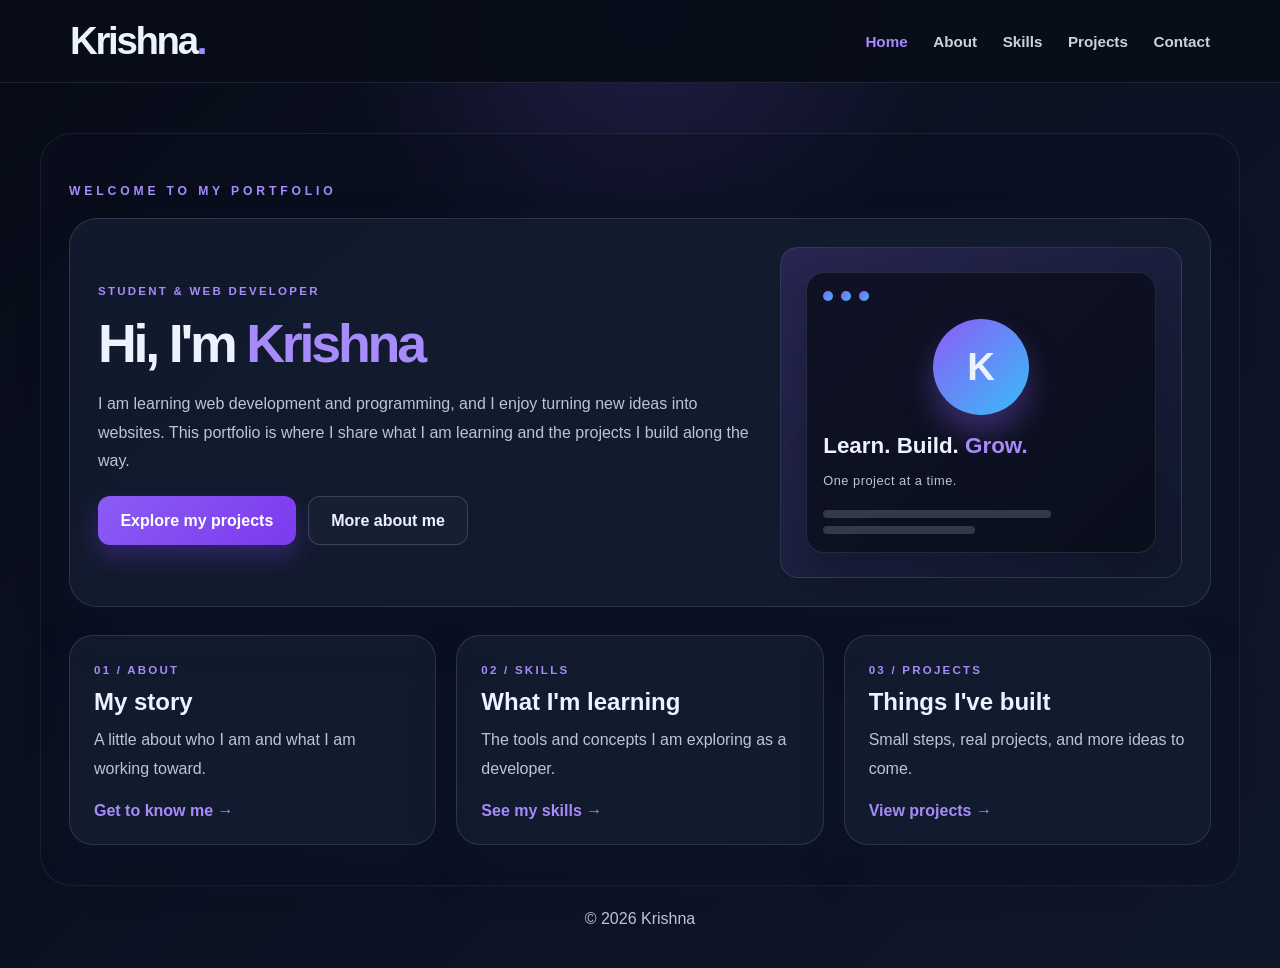
==== index.html @ 4522c6fb "Add portfolio website Co-authored-by: Copilot <223556219+Copilot@users.noreply.github.com>" ====
<!DOCTYPE html>
<html lang="en">
<head>
    <meta charset="UTF-8">
    <meta name="viewport" content="width=device-width, initial-scale=1.0">
    <meta name="description" content="Welcome to Krishna's web development portfolio.">
    <title>Krishna | Portfolio</title>
    <link rel="stylesheet" href="style.css">
    <script src="krishna.js" defer></script>
</head>
<body>
    <header class="navbar">
        <a href="index.html" class="logo">Krishna<span>.</span></a>
        <nav aria-label="Main navigation">
            <a href="index.html" class="active" aria-current="page">Home</a>
            <a href="about.html">About</a>
            <a href="skills.html">Skills</a>
            <a href="projects.html">Projects</a>
            <a href="contact.html">Contact</a>
        </nav>
    </header>

    <main class="page home-page">
        <p class="tag">WELCOME TO MY PORTFOLIO</p>
        <section class="project-card home-hero">
            <div>
                <p class="project-label">STUDENT &amp; WEB DEVELOPER</p>
                <h1>Hi, I'm <span>Krishna</span></h1>
                <p>
                    I am learning web development and programming, and I enjoy turning
                    new ideas into websites. This portfolio is where I share what I am
                    learning and the projects I build along the way.
                </p>
                <div class="buttons">
                    <a href="projects.html" class="btn primary">Explore my projects</a>
                    <a href="about.html" class="btn secondary">More about me</a>
                </div>
            </div>
            <div class="project-preview home-preview" aria-label="Portfolio introduction card">
                <div class="preview-window">
                    <div class="preview-dots" aria-hidden="true">
                        <span></span><span></span><span></span>
                    </div>
                    <div class="avatar">K</div>
                    <strong>Learn. Build. <span>Grow.</span></strong>
                    <p>One project at a time.</p>
                    <div class="preview-line"></div>
                    <div class="preview-line short"></div>
                </div>
            </div>
        </section>

        <section class="home-links" aria-label="Explore the portfolio">
            <a class="home-link-card" href="about.html">
                <span class="project-label">01 / ABOUT</span>
                <h2>My story</h2>
                <p>A little about who I am and what I am working toward.</p>
                <span class="text-link">Get to know me →</span>
            </a>
            <a class="home-link-card" href="skills.html">
                <span class="project-label">02 / SKILLS</span>
                <h2>What I'm learning</h2>
                <p>The tools and concepts I am exploring as a developer.</p>
                <span class="text-link">See my skills →</span>
            </a>
            <a class="home-link-card" href="projects.html">
                <span class="project-label">03 / PROJECTS</span>
                <h2>Things I've built</h2>
                <p>Small steps, real projects, and more ideas to come.</p>
                <span class="text-link">View projects →</span>
            </a>
        </section>
    </main>

    <footer>
        <p id="copyright"></p>
    </footer>
</body>
</html>
---- style.css ----
:root {
    --bg: #070b17;
    --bg-soft: #0f172a;
    --panel: rgba(15, 23, 42, 0.9);
    --panel-strong: #121b2d;
    --card: rgba(19, 28, 47, 0.9);
    --line: rgba(148, 163, 184, 0.2);
    --text: #edf2ff;
    --muted: #b9c5d9;
    --purple: #8b5cf6;
    --purple-strong: #a78bfa;
    --cyan: #38bdf8;
    --green: #4ade80;
    --shadow: 0 20px 45px rgba(15, 23, 42, 0.45);
}

* {
    margin: 0;
    padding: 0;
    box-sizing: border-box;
}

html {
    scroll-behavior: smooth;
}

body {
    min-height: 100vh;
    display: flex;
    flex-direction: column;
    font-family: 'Segoe UI', Arial, sans-serif;
    background: radial-gradient(circle at top, rgba(139, 92, 246, 0.18), transparent 26%),
        linear-gradient(135deg, #070b17 0%, #0b1020 35%, #0f172a 100%);
    color: var(--text);
}

a {
    color: inherit;
    text-decoration: none;
}

img {
    max-width: 100%;
    display: block;
}

.navbar {
    position: sticky;
    top: 0;
    z-index: 20;
    width: 100%;
    padding: 22px clamp(24px, 6vw, 70px);
    display: flex;
    align-items: center;
    justify-content: space-between;
    gap: 20px;
    background: rgba(8, 13, 25, 0.94);
    border-bottom: 1px solid rgba(148, 163, 184, 0.16);
    box-shadow: none;
    backdrop-filter: blur(8px);
}

.logo {
    color: var(--text);
    font-size: clamp(2rem, 3vw, 3.2rem);
    font-weight: 800;
    letter-spacing: -0.06em;
    line-height: 1;
}

.logo span,
.page h1 span,
.preview-window strong span,
.home-hero h1 span {
    color: var(--purple-strong);
}

.navbar nav {
    display: flex;
    align-items: center;
    gap: clamp(14px, 2vw, 36px);
    flex-wrap: wrap;
    padding: 0;
    background: transparent;
    border: none;
    border-radius: 0;
}

.navbar nav a {
    padding: 0;
    border-radius: 0;
    color: rgba(226, 232, 240, 0.9);
    font-size: clamp(0.95rem, 1vw, 1.2rem);
    font-weight: 600;
    transition: color 0.2s ease;
}

.navbar nav a:hover,
.navbar nav a.active {
    background: transparent;
    color: var(--purple-strong);
    box-shadow: none;
}

.page {
    width: min(1200px, calc(100% - 32px));
    margin: 50px auto 0;
    padding: 60px 28px 40px;
    border-radius: 32px;
    background: rgba(11, 16, 32, 0.35);
    border: 1px solid rgba(148, 163, 184, 0.12);
}

.content-page,
.projects-page,
.home-page {
    position: relative;
}

.tag {
    margin-bottom: 20px;
    font-size: 0.76rem;
    font-weight: 800;
    letter-spacing: 0.24rem;
    text-transform: uppercase;
    color: var(--purple-strong);
}

.page h1 {
    margin-bottom: 16px;
    font-size: clamp(2.5rem, 4vw, 4rem);
    line-height: 1.08;
    letter-spacing: -0.06em;
}

.page-intro,
.projects-intro,
.home-page .description,
.project-card p,
.skill-card p,
.home-link-card p,
.contact-card p {
    color: var(--muted);
    line-height: 1.8;
}

.page-intro,
.projects-intro {
    max-width: 700px;
    margin: 0 auto 32px;
    font-size: 1.08rem;
}

.project-card {
    display: grid;
    grid-template-columns: minmax(0, 1.5fr) minmax(260px, 0.9fr);
    align-items: center;
    gap: 30px;
    padding: 28px;
    background: var(--card);
    border: 1px solid var(--line);
    border-radius: 28px;
    box-shadow: var(--shadow);
}

.project-card h2 {
    margin-bottom: 14px;
    font-size: clamp(1.8rem, 2vw, 2.5rem);
    letter-spacing: -0.04em;
}

.project-card .project-label,
.home-link-card .project-label,
.about-note .project-label {
    display: inline-block;
    margin-bottom: 12px;
    font-size: 0.72rem;
    font-weight: 800;
    letter-spacing: 0.14rem;
    text-transform: uppercase;
    color: var(--purple-strong);
}

.project-card p,
.skill-card p,
.home-link-card p,
.contact-card p {
    margin-bottom: 18px;
}

.project-tags {
    display: flex;
    flex-wrap: wrap;
    gap: 10px;
    list-style: none;
    margin: 0 0 20px;
}

.project-tags li {
    padding: 0.5rem 0.85rem;
    border-radius: 999px;
    color: #e9ddff;
    background: rgba(139, 92, 246, 0.12);
    border: 1px solid rgba(167, 139, 250, 0.28);
    font-size: 0.8rem;
}

.project-preview {
    min-height: 270px;
    display: grid;
    place-items: center;
    padding: 24px;
    border-radius: 18px;
    background: linear-gradient(135deg, rgba(139, 92, 246, 0.18), rgba(15, 23, 42, 0.5));
    border: 1px solid rgba(148, 163, 184, 0.18);
}

.preview-window {
    width: min(100%, 320px);
    padding: 18px 16px;
    border-radius: 18px;
    background: rgba(9, 13, 23, 0.75);
    border: 1px solid rgba(148, 163, 184, 0.18);
    box-shadow: 0 18px 28px rgba(11, 16, 32, 0.35);
}

.preview-dots {
    display: flex;
    gap: 8px;
    margin-bottom: 18px;
}

.preview-dots span {
    width: 10px;
    height: 10px;
    border-radius: 50%;
    background: linear-gradient(135deg, var(--purple), var(--cyan));
}

.preview-window strong {
    display: block;
    font-size: 1.4rem;
    margin-bottom: 10px;
}

.preview-window p {
    margin: 0 0 18px;
    font-size: 0.8rem;
    letter-spacing: 0.04em;
}

.preview-line {
    height: 8px;
    width: 72%;
    margin-top: 8px;
    border-radius: 999px;
    background: rgba(148, 163, 184, 0.28);
}

.preview-line.short {
    width: 48%;
}

.btn {
    display: inline-flex;
    align-items: center;
    justify-content: center;
    padding: 0.9rem 1.4rem;
    border-radius: 12px;
    font-weight: 700;
    transition: transform 0.2s ease, box-shadow 0.2s ease;
}

.btn:hover {
    transform: translateY(-2px);
}

.btn.primary {
    background: linear-gradient(135deg, var(--purple), #7c3aed);
    color: white;
    box-shadow: 0 12px 25px rgba(124, 58, 237, 0.3);
}

.btn.secondary {
    border: 1px solid rgba(148, 163, 184, 0.28);
    background: rgba(148, 163, 184, 0.04);
    color: var(--text);
}

.buttons {
    display: flex;
    flex-wrap: wrap;
    gap: 12px;
    margin-top: 20px;
}

.home-page {
    padding-top: 50px;
}

.home-hero {
    margin-top: 10px;
    grid-template-columns: minmax(0, 1.3fr) minmax(260px, 0.8fr);
}

.home-hero h1 {
    font-size: clamp(2.4rem, 4.2vw, 4.2rem);
    margin-bottom: 18px;
    letter-spacing: -0.06em;
}

.home-preview .preview-window {
    width: min(100%, 350px);
}

.avatar {
    width: 96px;
    height: 96px;
    margin: 0 auto 18px;
    display: grid;
    place-items: center;
    border-radius: 50%;
    font-size: 2.4rem;
    font-weight: 800;
    background: linear-gradient(135deg, var(--purple), var(--cyan));
    box-shadow: 0 18px 30px rgba(139, 92, 246, 0.35);
}

.home-links {
    display: grid;
    grid-template-columns: repeat(3, minmax(0, 1fr));
    gap: 20px;
    margin-top: 28px;
}

.home-link-card {
    display: block;
    padding: 24px;
    border-radius: 24px;
    background: rgba(19, 28, 47, 0.9);
    border: 1px solid var(--line);
    box-shadow: var(--shadow);
    transition: transform 0.2s ease, border-color 0.2s ease;
}

.home-link-card:hover,
.skill-card:hover {
    transform: translateY(-4px);
    border-color: rgba(167, 139, 250, 0.4);
}

.home-link-card h2,
.skill-card h2 {
    margin-bottom: 10px;
    font-size: 1.5rem;
}

.home-link-card .text-link {
    display: inline-block;
    color: var(--purple-strong);
    font-weight: 700;
}

.content-page {
    padding-top: 54px;
}

.about-card {
    grid-template-columns: minmax(0, 1.4fr) minmax(220px, 0.7fr);
}

.about-note {
    display: flex;
    flex-direction: column;
    justify-content: center;
    align-items: center;
    min-height: 280px;
    padding: 26px 18px;
    text-align: center;
    border-radius: 20px;
    background: linear-gradient(135deg, rgba(139, 92, 246, 0.16), rgba(15, 23, 42, 0.7));
    border: 1px solid rgba(167, 139, 250, 0.24);
}

.about-mark {
    display: grid;
    place-items: center;
    width: 92px;
    height: 92px;
    margin-bottom: 18px;
    border-radius: 50%;
    font-size: 2rem;
    font-weight: 800;
    background: linear-gradient(135deg, rgba(139, 92, 246, 0.2), rgba(56, 189, 248, 0.2));
    border: 1px solid rgba(167, 139, 250, 0.3);
    color: var(--purple-strong);
}

.about-note h2 {
    margin-bottom: 10px;
    font-size: 2rem;
    line-height: 1.3;
}

.skill-grid {
    display: grid;
    grid-template-columns: repeat(3, minmax(0, 1fr));
    gap: 20px;
    margin-top: 24px;
}

.skill-card {
    position: relative;
    padding: 24px 20px;
    background: rgba(19, 28, 47, 0.9);
    border: 1px solid var(--line);
    border-radius: 24px;
    box-shadow: var(--shadow);
    transition: transform 0.2s ease, border-color 0.2s ease;
}

.skill-number {
    display: inline-block;
    margin-bottom: 16px;
    font-size: 0.72rem;
    font-weight: 800;
    letter-spacing: 0.16rem;
    color: var(--purple-strong);
}

.skill-level {
    display: inline-block;
    margin-top: 8px;
    color: var(--purple-strong);
    font-size: 0.8rem;
    font-weight: 700;
}

.contact-card {
    grid-template-columns: minmax(0, 1.4fr) minmax(200px, 0.7fr);
}

.contact-links {
    display: grid;
    grid-template-columns: repeat(2, minmax(0, 1fr));
    gap: 10px;
    margin-top: 24px;
    list-style: none;
}

.contact-links a {
    min-height: 82px;
    display: flex;
    align-items: center;
    gap: 12px;
    padding: 13px;
    border: 1px solid var(--line);
    border-radius: 17px;
    background: linear-gradient(145deg, rgba(30, 41, 59, 0.5), rgba(15, 23, 42, 0.7));
    transition: transform 0.2s ease, border-color 0.2s ease, background 0.2s ease;
}

.contact-links a:hover {
    transform: translateY(-3px);
    border-color: rgba(167, 139, 250, 0.5);
    background: linear-gradient(145deg, rgba(139, 92, 246, 0.14), rgba(15, 23, 42, 0.8));
}

.social-icon {
    width: 44px;
    height: 44px;
    flex: 0 0 44px;
    display: grid;
    place-items: center;
    border: 1px solid rgba(255, 255, 255, 0.12);
    border-radius: 14px;
    color: white;
    box-shadow: 0 8px 18px rgba(0, 0, 0, 0.2);
}

.social-icon svg {
    width: 23px;
    height: 23px;
}

.instagram-icon {
    background: linear-gradient(145deg, #f9ce34, #ee2a7b 48%, #6228d7);
}

.linkedin-icon {
    background: #0a66c2;
}

.github-icon {
    background: #24292f;
}

.email-icon {
    background: linear-gradient(145deg, #64748b, #334155);
}

.social-copy {
    min-width: 0;
    display: grid;
    gap: 4px;
}

.social-name {
    color: var(--text);
    font-weight: 700;
    font-size: 0.9rem;
}

.social-handle {
    overflow-wrap: anywhere;
    color: var(--muted);
    font-size: 0.77rem;
    line-height: 1.4;
}

.social-arrow {
    margin-left: auto;
    flex: 0 0 auto;
    color: var(--purple-strong);
    font-size: 1.1rem;
    font-weight: 700;
}

.contact-decoration {
    position: relative;
    min-height: 240px;
    display: grid;
    place-items: center;
    border-radius: 20px;
    background: linear-gradient(135deg, rgba(139, 92, 246, 0.16), rgba(56, 189, 248, 0.08));
    border: 1px solid rgba(148, 163, 184, 0.18);
}

.contact-at {
    position: relative;
    z-index: 2;
    display: grid;
    place-items: center;
    width: 110px;
    height: 110px;
    border-radius: 50%;
    font-size: 3rem;
    font-weight: 900;
    color: var(--text);
    background: linear-gradient(135deg, rgba(139, 92, 246, 0.7), rgba(56, 189, 248, 0.5));
    box-shadow: 0 20px 40px rgba(136, 84, 255, 0.3);
}

.contact-orbit {
    position: absolute;
    border: 1px solid rgba(167, 139, 250, 0.32);
    border-radius: 50%;
}

.orbit-one {
    width: 170px;
    height: 170px;
}

.orbit-two {
    width: 210px;
    height: 210px;
}

.coming-soon {
    margin-top: 22px;
    color: var(--muted);
    text-align: center;
}

footer {
    padding: 24px 20px 40px;
    text-align: center;
    color: var(--muted);
}

@media (max-width: 900px) {
    .project-card,
    .home-hero,
    .about-card,
    .contact-card,
    .home-links,
    .skill-grid {
        grid-template-columns: 1fr;
    }

    .home-links,
    .skill-grid {
        gap: 18px;
    }
}

@media (max-width: 680px) {
    .navbar {
        border-radius: 24px;
        margin-top: 12px;
        padding: 12px 14px;
        flex-direction: column;
    }

    .navbar nav {
        justify-content: center;
        width: 100%;
    }

    .navbar nav a {
        flex: 1 1 calc(50% - 8px);
        text-align: center;
    }

    .page {
        padding: 42px 18px 24px;
    }

    .project-card,
    .home-link-card,
    .skill-card {
        padding: 20px 18px;
    }

    .buttons {
        flex-direction: column;
    }

    .btn {
        width: 100%;
    }

    .contact-links a {
        min-height: 74px;
    }
}

@media (max-width: 420px) {
    .contact-links {
        grid-template-columns: 1fr;
    }
}
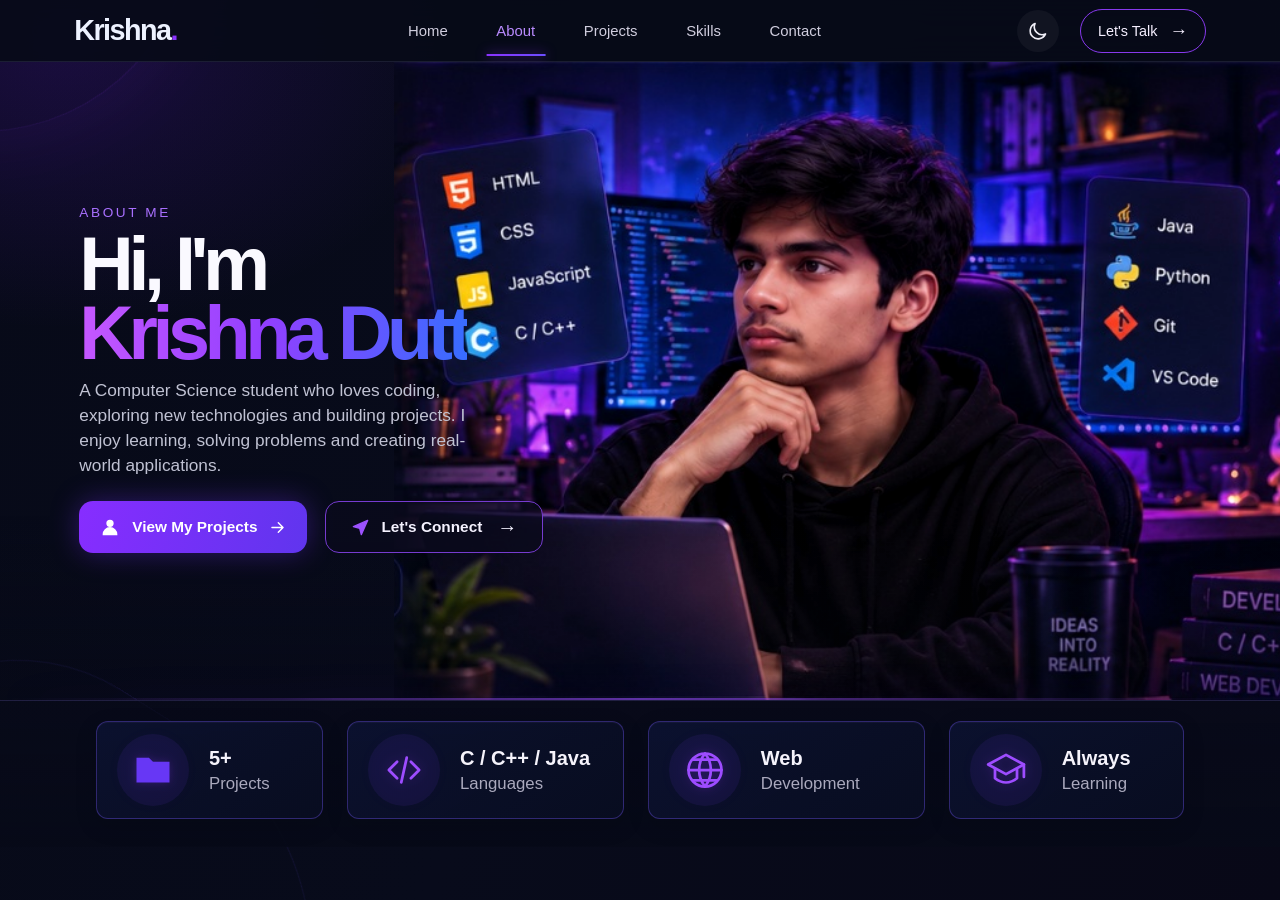
==== commit 9699a4fa: "Update responsive portfolio homepage Co-authored-by: Copilot <223556219+Copilot@users.noreply.github" ====
--- a/index.html
+++ b/index.html
@@ -3,76 +3,140 @@
 <head>
     <meta charset="UTF-8">
     <meta name="viewport" content="width=device-width, initial-scale=1.0">
-    <meta name="description" content="Welcome to Krishna's web development portfolio.">
-    <title>Krishna | Portfolio</title>
+    <meta name="description" content="Krishna Dutt Pandey — Computer Science student and web developer.">
+    <title>Krishna | Student &amp; Web Developer</title>
     <link rel="stylesheet" href="style.css">
     <script src="krishna.js" defer></script>
 </head>
-<body>
-    <header class="navbar">
-        <a href="index.html" class="logo">Krishna<span>.</span></a>
-        <nav aria-label="Main navigation">
-            <a href="index.html" class="active" aria-current="page">Home</a>
-            <a href="about.html">About</a>
+<body class="home-document">
+    <header class="navbar home-navbar">
+        <a href="index.html" class="logo" aria-label="Krishna home">Krishna<span>.</span></a>
+        <nav id="home-navigation" aria-label="Main navigation">
+            <a href="index.html">Home</a>
+            <a href="about.html" class="active" aria-current="page">About</a>
+            <a href="projects.html">Projects</a>
             <a href="skills.html">Skills</a>
-            <a href="projects.html">Projects</a>
             <a href="contact.html">Contact</a>
         </nav>
+        <div class="nav-actions">
+            <button class="theme-toggle" type="button" aria-label="Switch to light theme" aria-pressed="false">
+                <svg class="moon-icon" viewBox="0 0 24 24" aria-hidden="true">
+                    <path d="M20.2 15.2A8.6 8.6 0 0 1 8.8 3.8a8.7 8.7 0 1 0 11.4 11.4Z"/>
+                </svg>
+            </button>
+            <a class="talk-button" href="contact.html">Let's Talk <span aria-hidden="true">→</span></a>
+        </div>
+        <button class="mobile-menu-toggle" type="button" aria-label="Open navigation menu" aria-expanded="false" aria-controls="home-navigation">
+            <svg viewBox="0 0 24 24" aria-hidden="true">
+                <path d="M4 6h16M4 12h16M4 18h16"/>
+            </svg>
+        </button>
     </header>
 
-    <main class="page home-page">
-        <p class="tag">WELCOME TO MY PORTFOLIO</p>
-        <section class="project-card home-hero">
-            <div>
-                <p class="project-label">STUDENT &amp; WEB DEVELOPER</p>
-                <h1>Hi, I'm <span>Krishna</span></h1>
-                <p>
-                    I am learning web development and programming, and I enjoy turning
-                    new ideas into websites. This portfolio is where I share what I am
-                    learning and the projects I build along the way.
+    <main class="home-page reference-home">
+        <section class="reference-hero" aria-labelledby="hero-title">
+            <div class="hero-copy">
+                <p class="hero-eyebrow">ABOUT ME</p>
+
+                <h1 id="hero-title">
+                    <span class="heading-line">Hi, I'm</span>
+                    <span class="name-gradient">Krishna Dutt</span>
+                </h1>
+
+                <p class="hero-intro">
+                    A Computer Science student who loves coding, exploring new
+                    technologies and building projects. I enjoy learning, solving
+                    problems and creating real-world applications.
                 </p>
-                <div class="buttons">
-                    <a href="projects.html" class="btn primary">Explore my projects</a>
-                    <a href="about.html" class="btn secondary">More about me</a>
+
+                <div class="hero-actions">
+                    <a class="hero-button hero-button-primary" href="projects.html">
+                        <svg class="project-icon" viewBox="0 0 24 24" aria-hidden="true">
+                            <path d="M12 12a4 4 0 1 0 0-8 4 4 0 0 0 0 8ZM4 20a8 8 0 0 1 16 0v1H4z"/>
+                        </svg>
+                        View My Projects
+                        <svg viewBox="0 0 24 24" aria-hidden="true">
+                            <path d="M5 12h14M13 6l6 6-6 6"/>
+                        </svg>
+                    </a>
+                    <a class="hero-button hero-button-secondary" href="contact.html">
+                        <svg class="connect-icon" viewBox="0 0 24 24" aria-hidden="true">
+                            <path d="m3 11 18-8-8 18-2-8-8-2Z"/>
+                            <path d="m11 13 5-5"/>
+                        </svg>
+                        Let's Connect <span aria-hidden="true">→</span>
+                    </a>
                 </div>
+
             </div>
-            <div class="project-preview home-preview" aria-label="Portfolio introduction card">
-                <div class="preview-window">
-                    <div class="preview-dots" aria-hidden="true">
-                        <span></span><span></span><span></span>
-                    </div>
-                    <div class="avatar">K</div>
-                    <strong>Learn. Build. <span>Grow.</span></strong>
-                    <p>One project at a time.</p>
-                    <div class="preview-line"></div>
-                    <div class="preview-line short"></div>
-                </div>
+
+            <div class="hero-visual">
+                <img
+                    class="hero-portrait"
+                    src="assets/reference-workspace.jpg"
+                    alt="Krishna at a neon-lit coding workstation, with code monitors and technology panels"
+                    fetchpriority="high"
+                >
+                <img
+                    class="hero-portrait-light"
+                    src="assets/reference-workspace-light.jpg"
+                    alt=""
+                    aria-hidden="true"
+                >
+            </div>
+            <div class="mobile-hero-actions" aria-label="Contact actions">
+                <span class="hero-button hero-button-primary resume-placeholder" aria-label="Download Resume: resume will be added later">
+                    <svg viewBox="0 0 24 24" aria-hidden="true">
+                        <path d="M12 12a4 4 0 1 0 0-8 4 4 0 0 0 0 8ZM4 20a8 8 0 0 1 16 0v1H4z"/>
+                    </svg>
+                    Download Resume
+                    <svg viewBox="0 0 24 24" aria-hidden="true">
+                        <path d="M12 3v12m-5-5 5 5 5-5M5 20h14"/>
+                    </svg>
+                </span>
+                <a class="hero-button hero-button-secondary" href="contact.html">
+                    <svg class="connect-icon" viewBox="0 0 24 24" aria-hidden="true">
+                        <path d="m3 11 18-8-8 18-2-8-8-2Z"/>
+                        <path d="m11 13 5-5"/>
+                    </svg>
+                    Let's Connect <span aria-hidden="true">→</span>
+                </a>
             </div>
         </section>
 
-        <section class="home-links" aria-label="Explore the portfolio">
-            <a class="home-link-card" href="about.html">
-                <span class="project-label">01 / ABOUT</span>
-                <h2>My story</h2>
-                <p>A little about who I am and what I am working toward.</p>
-                <span class="text-link">Get to know me →</span>
-            </a>
-            <a class="home-link-card" href="skills.html">
-                <span class="project-label">02 / SKILLS</span>
-                <h2>What I'm learning</h2>
-                <p>The tools and concepts I am exploring as a developer.</p>
-                <span class="text-link">See my skills →</span>
-            </a>
-            <a class="home-link-card" href="projects.html">
-                <span class="project-label">03 / PROJECTS</span>
-                <h2>Things I've built</h2>
-                <p>Small steps, real projects, and more ideas to come.</p>
-                <span class="text-link">View projects →</span>
-            </a>
+        <section class="home-stats-section" aria-label="At a glance">
+            <ul class="hero-stats">
+                <li>
+                    <svg viewBox="0 0 32 32" aria-hidden="true">
+                        <path d="M4 7h9l3 3h12v15H4z"/>
+                    </svg>
+                    <span><strong>5+</strong><small>Projects</small></span>
+                </li>
+                <li>
+                    <svg viewBox="0 0 32 32" aria-hidden="true">
+                        <path d="m11 10-6 6 6 6M21 10l6 6-6 6M18 7l-4 18"/>
+                    </svg>
+                    <span><strong>C / C++ / Java</strong><small>Languages</small></span>
+                </li>
+                <li>
+                    <svg viewBox="0 0 32 32" aria-hidden="true">
+                        <circle cx="16" cy="16" r="12"/>
+                        <path d="M4 16h24M16 4a19 19 0 0 1 0 24M16 4a19 19 0 0 0 0 24M7.5 8.5h17M7.5 23.5h17"/>
+                    </svg>
+                    <span><strong>Web</strong><small>Development</small></span>
+                </li>
+                <li>
+                    <svg viewBox="0 0 32 32" aria-hidden="true">
+                        <path d="m3 12 13-7 13 7-13 7-13-7Z"/>
+                        <path d="M8 15v7c5 4 11 4 16 0v-7M29 12v9"/>
+                    </svg>
+                    <span><strong>Always</strong><small>Learning</small></span>
+                </li>
+            </ul>
         </section>
     </main>
 
-    <footer>
+    <footer class="home-footer">
         <p id="copyright"></p>
     </footer>
 </body>
--- a/style.css
+++ b/style.css
@@ -642,3 +642,1999 @@
         grid-template-columns: 1fr;
     }
 }
+
+/* Homepage hero */
+.home-document {
+    --home-bg: #070a18;
+    --home-text: #f7f7fc;
+    --home-muted: #c0c2d3;
+    --home-purple: #8b32ff;
+    --home-blue: #147cf5;
+    --home-border: rgba(150, 131, 255, 0.28);
+    position: relative;
+    overflow-x: hidden;
+    background:
+        radial-gradient(ellipse at 78% 47%, rgba(86, 32, 177, 0.16), transparent 42%),
+        radial-gradient(ellipse at 5% 4%, rgba(115, 28, 241, 0.18), transparent 24%),
+        linear-gradient(112deg, #070a18 0%, #080b1b 48%, #080817 100%);
+    color: var(--home-text);
+}
+
+.home-document::before,
+.home-document::after {
+    position: fixed;
+    z-index: 0;
+    width: 420px;
+    height: 420px;
+    content: "";
+    pointer-events: none;
+    border: 1px solid rgba(139, 50, 255, 0.14);
+    border-radius: 42% 58% 58% 42%;
+    transform: rotate(32deg);
+}
+
+.home-document::before {
+    top: -290px;
+    left: -230px;
+    box-shadow: 0 0 80px rgba(105, 35, 217, 0.1);
+}
+
+.home-document::after {
+    bottom: -330px;
+    left: -230px;
+    width: 540px;
+    height: 540px;
+    border-color: rgba(78, 55, 184, 0.16);
+}
+
+.home-navbar {
+    position: relative;
+    z-index: 5;
+    height: 88px;
+    min-height: 88px;
+    padding: 0 7.5%;
+    background: rgba(7, 10, 24, 0.9);
+    border-bottom: 1px solid rgba(134, 129, 177, 0.16);
+    backdrop-filter: blur(16px);
+}
+
+.home-navbar .logo {
+    z-index: 1;
+    font-size: 1.9rem;
+    letter-spacing: -0.055em;
+}
+
+.home-navbar .logo span {
+    color: var(--home-purple);
+}
+
+.home-navbar nav {
+    position: absolute;
+    left: 48%;
+    height: 100%;
+    gap: clamp(24px, 3.8vw, 54px);
+    transform: translateX(-50%);
+}
+
+.home-navbar nav a {
+    position: relative;
+    display: inline-flex;
+    align-items: center;
+    height: 100%;
+    color: #d0cede;
+    font-size: 0.93rem;
+    font-weight: 500;
+    transition: color 180ms ease;
+}
+
+.home-navbar nav a::after {
+    position: absolute;
+    right: -10px;
+    bottom: 13px;
+    left: -10px;
+    height: 2px;
+    content: "";
+    background: linear-gradient(90deg, var(--home-purple), #6c4eff);
+    box-shadow: 0 0 12px rgba(139, 50, 255, 0.8);
+    transform: scaleX(0);
+    transform-origin: center;
+    transition: transform 180ms ease;
+}
+
+.home-navbar nav a:hover,
+.home-navbar nav a.active {
+    color: #ba8cff;
+}
+
+.home-navbar nav a.active::after,
+.home-navbar nav a:hover::after {
+    transform: scaleX(1);
+}
+
+.nav-actions {
+    z-index: 1;
+    display: flex;
+    align-items: center;
+    gap: 22px;
+}
+
+.theme-toggle {
+    width: 42px;
+    height: 42px;
+    display: grid;
+    place-items: center;
+    padding: 0;
+    border: 0;
+    border-radius: 50%;
+    color: #f0eff8;
+    background: rgba(255, 255, 255, 0.045);
+    cursor: pointer;
+    transition: background 180ms ease, transform 180ms ease;
+}
+
+.theme-toggle:hover {
+    background: rgba(139, 50, 255, 0.18);
+    transform: rotate(-8deg);
+}
+
+.theme-toggle svg {
+    width: 22px;
+    height: 22px;
+    fill: none;
+    stroke: currentColor;
+    stroke-linecap: round;
+    stroke-linejoin: round;
+    stroke-width: 1.8;
+}
+
+.talk-button {
+    display: inline-flex;
+    align-items: center;
+    gap: 12px;
+    padding: 10px 17px;
+    border: 1px solid #8739ed;
+    border-radius: 999px;
+    color: #f5efff;
+    font-size: 0.9rem;
+    transition: background 180ms ease, box-shadow 180ms ease;
+}
+
+.talk-button span {
+    font-size: 1.15rem;
+}
+
+.talk-button:hover {
+    background: rgba(139, 50, 255, 0.14);
+    box-shadow: 0 0 20px rgba(139, 50, 255, 0.2);
+}
+
+.reference-home {
+    position: relative;
+    z-index: 1;
+    width: 100%;
+    max-width: 1800px;
+    margin: 0 auto;
+    padding: 0;
+}
+
+.reference-hero {
+    position: relative;
+    min-height: min(900px, calc(100svh - 88px));
+    display: grid;
+    grid-template-columns: minmax(0, 44fr) minmax(0, 56fr);
+    align-items: stretch;
+    padding: 0 0 0 7.5%;
+    isolation: isolate;
+}
+
+.hero-copy {
+    position: relative;
+    z-index: 3;
+    align-self: center;
+    max-width: 620px;
+    padding: 48px 10px 40px 0;
+}
+
+.role-badge {
+    width: fit-content;
+    display: flex;
+    align-items: center;
+    gap: 10px;
+    margin-bottom: 24px;
+    padding: 6px 13px 6px 10px;
+    border: 1px solid rgba(37, 128, 255, 0.68);
+    border-radius: 999px;
+    color: #58a8ff;
+    background: rgba(5, 20, 46, 0.66);
+    font-size: 0.95rem;
+    letter-spacing: 0.01em;
+}
+
+.badge-code {
+    color: #49a8ff;
+    font-size: 1.05rem;
+    font-weight: 700;
+    letter-spacing: -0.08em;
+}
+
+.reference-hero h1 {
+    display: grid;
+    margin: 0 0 18px;
+    font-size: clamp(3.7rem, 6.3vw, 6.3rem);
+    font-weight: 800;
+    line-height: 0.99;
+    letter-spacing: -0.072em;
+}
+
+.heading-line {
+    color: #faf9ff;
+}
+
+.name-gradient {
+    width: fit-content;
+    color: #9e53ff;
+    background: linear-gradient(94deg, #c658ff 0%, #923fff 48%, #376dff 100%);
+    background-clip: text;
+    -webkit-text-fill-color: transparent;
+}
+
+.hero-intro {
+    max-width: 525px;
+    margin: 0 0 26px;
+    color: var(--home-muted);
+    font-size: clamp(1rem, 1.38vw, 1.22rem);
+    line-height: 1.62;
+}
+
+.hero-actions {
+    display: flex;
+    align-items: center;
+    flex-wrap: wrap;
+    gap: 14px;
+}
+
+.hero-button {
+    min-height: 48px;
+    display: inline-flex;
+    align-items: center;
+    justify-content: center;
+    gap: 11px;
+    padding: 0 20px;
+    border-radius: 13px;
+    font-size: 0.96rem;
+    font-weight: 600;
+    transition: transform 180ms ease, box-shadow 180ms ease, background 180ms ease;
+}
+
+.hero-button:hover {
+    transform: translateY(-2px);
+}
+
+.hero-button-primary {
+    color: white;
+    background: linear-gradient(105deg, #872dff, #6035ee);
+    box-shadow: 0 0 28px rgba(114, 48, 248, 0.36);
+}
+
+.hero-button-primary:hover {
+    box-shadow: 0 0 35px rgba(137, 64, 255, 0.55);
+}
+
+.hero-button-primary span {
+    font-size: 1.25rem;
+}
+
+.hero-button-secondary {
+    border: 1px solid #6937bd;
+    color: #f5f2ff;
+    background: rgba(10, 10, 29, 0.72);
+}
+
+.hero-button-secondary:hover {
+    background: rgba(107, 55, 189, 0.16);
+}
+
+.hero-button-secondary svg {
+    width: 19px;
+    height: 19px;
+    fill: none;
+    stroke: currentColor;
+    stroke-linecap: round;
+    stroke-linejoin: round;
+    stroke-width: 1.7;
+}
+
+.hero-stats {
+    display: grid;
+    grid-template-columns: 0.85fr 1.35fr 1fr 1fr;
+    align-items: center;
+    gap: 0;
+    margin: 54px 0 0;
+    list-style: none;
+}
+
+.hero-stats li {
+    min-width: 0;
+    min-height: 47px;
+    display: flex;
+    align-items: center;
+    gap: 10px;
+    padding: 0 13px;
+    border-right: 1px solid rgba(164, 156, 202, 0.23);
+}
+
+.hero-stats li:first-child {
+    padding-left: 0;
+}
+
+.hero-stats li:last-child {
+    padding-right: 0;
+    border-right: 0;
+}
+
+.hero-stats svg {
+    width: 27px;
+    height: 27px;
+    flex: 0 0 27px;
+    fill: none;
+    stroke: #974bff;
+    stroke-linecap: round;
+    stroke-linejoin: round;
+    stroke-width: 1.8;
+    filter: drop-shadow(0 0 5px rgba(139, 50, 255, 0.26));
+}
+
+.hero-stats li > span {
+    min-width: 0;
+    display: grid;
+    gap: 4px;
+}
+
+.hero-stats strong {
+    overflow-wrap: anywhere;
+    color: #f5f3fb;
+    font-size: clamp(0.78rem, 1vw, 0.98rem);
+    font-weight: 650;
+    white-space: nowrap;
+}
+
+.hero-stats small {
+    color: #aaa9bd;
+    font-size: 0.78rem;
+}
+
+.hero-visual {
+    position: relative;
+    min-width: 0;
+    min-height: 100%;
+    overflow: visible;
+    background:
+        radial-gradient(ellipse at 54% 42%, rgba(98, 35, 232, 0.24), transparent 55%),
+        linear-gradient(90deg, #090b1c, #0a0919 65%, #10091c);
+}
+
+.hero-visual::before,
+.hero-visual::after {
+    position: absolute;
+    z-index: 2;
+    content: "";
+    pointer-events: none;
+}
+
+.hero-visual::before {
+    inset: 0;
+    border-radius: 26px 0 0 26px;
+    background:
+        linear-gradient(90deg, #080b19 0%, rgba(8, 11, 25, 0.35) 12%, transparent 35%),
+        linear-gradient(0deg, rgba(6, 8, 20, 0.42), transparent 34%);
+}
+
+.hero-visual::after {
+    inset: auto 0 0;
+    height: 2px;
+    border-radius: 50%;
+    background: linear-gradient(90deg, transparent, rgba(154, 77, 255, 0.6), transparent);
+    box-shadow: 0 0 35px rgba(117, 48, 255, 0.4);
+}
+
+.visual-glow {
+    position: absolute;
+    z-index: 0;
+    top: 16%;
+    left: 27%;
+    width: 54%;
+    height: 65%;
+    border-radius: 50%;
+    background: rgba(111, 49, 255, 0.24);
+    filter: blur(105px);
+}
+
+.hero-portrait {
+    position: absolute;
+    inset: 0;
+    width: 100%;
+    height: 100%;
+    max-width: none;
+    object-fit: cover;
+    object-position: 48% center;
+    border-radius: 26px 0 0 26px;
+    filter: saturate(0.97) contrast(1.02);
+}
+
+.tech-panel {
+    position: absolute;
+    z-index: 4;
+    display: grid;
+    gap: 2px;
+    padding: 10px 12px;
+    border: 1px solid rgba(158, 141, 230, 0.3);
+    border-radius: 13px;
+    background: rgba(13, 14, 34, 0.74);
+    box-shadow: 0 12px 30px rgba(2, 3, 16, 0.4), 0 0 25px rgba(92, 51, 200, 0.12);
+    backdrop-filter: blur(12px);
+}
+
+.tech-panel-left {
+    top: 13%;
+    left: -18%;
+    transform: rotate(-7deg);
+}
+
+.tech-item {
+    min-width: 106px;
+    display: flex;
+    align-items: center;
+    gap: 9px;
+    padding: 5px 3px;
+    color: #d6d6e4;
+    font-size: 0.75rem;
+}
+
+.tech-mark {
+    width: 20px;
+    height: 20px;
+    display: grid;
+    flex: 0 0 20px;
+    place-items: center;
+    border-radius: 5px;
+    color: #fff;
+    font-size: 0.63rem;
+    font-weight: 800;
+}
+
+.html-mark {
+    background: #e34f26;
+}
+
+.css-mark {
+    background: #1572b6;
+}
+
+.js-mark {
+    color: #1b1b1b;
+    background: #f7df1e;
+}
+
+.cpp-mark {
+    background: #3776ab;
+}
+
+.java-mark {
+    color: #ff9b39;
+    background: rgba(38, 63, 104, 0.8);
+}
+
+.python-mark {
+    background: #3475a8;
+}
+
+.git-mark {
+    color: #ff6a4a;
+    background: rgba(63, 40, 52, 0.9);
+}
+
+.code-mark {
+    color: #5eb1ff;
+    background: rgba(27, 74, 140, 0.7);
+    font-size: 0.52rem;
+}
+
+.visual-caption {
+    position: absolute;
+    z-index: 4;
+    right: 6%;
+    bottom: 5%;
+    display: flex;
+    align-items: center;
+    gap: 9px;
+    padding: 9px 13px;
+    border: 1px solid rgba(196, 181, 253, 0.22);
+    border-radius: 999px;
+    color: #e0d9f6;
+    background: rgba(8, 9, 25, 0.68);
+    font-size: 0.76rem;
+    backdrop-filter: blur(8px);
+}
+
+.caption-dot {
+    width: 7px;
+    height: 7px;
+    border-radius: 50%;
+    background: #8e53ff;
+    box-shadow: 0 0 10px #8e53ff;
+}
+
+.home-discover {
+    position: relative;
+    z-index: 2;
+    display: flex;
+    justify-content: center;
+    flex-wrap: wrap;
+    gap: 14px;
+    padding: 20px 7% 28px;
+    border-top: 1px solid rgba(134, 129, 177, 0.13);
+    background: rgba(7, 10, 24, 0.75);
+}
+
+.home-discover a {
+    display: inline-flex;
+    align-items: center;
+    gap: 9px;
+    padding: 10px 15px;
+    border: 1px solid rgba(150, 131, 255, 0.2);
+    border-radius: 999px;
+    color: #cbc8dc;
+    font-size: 0.88rem;
+    transition: color 180ms ease, border-color 180ms ease, background 180ms ease;
+}
+
+.home-discover a:hover {
+    border-color: rgba(151, 78, 255, 0.6);
+    color: #fff;
+    background: rgba(121, 57, 226, 0.12);
+}
+
+.home-discover a span {
+    color: #a66aff;
+}
+
+.home-footer {
+    position: relative;
+    z-index: 1;
+    padding: 14px 20px 24px;
+    border: 0;
+    color: #8c8da2;
+    font-size: 0.8rem;
+}
+
+.home-document.light-theme {
+    --home-text: #151328;
+    --home-muted: #454257;
+    --home-purple: #7134d7;
+    --home-blue: #1768d2;
+    --home-border: rgba(95, 72, 151, 0.22);
+    background:
+        radial-gradient(ellipse at 78% 42%, rgba(131, 86, 221, 0.12), transparent 43%),
+        radial-gradient(ellipse at 6% 5%, rgba(174, 145, 255, 0.14), transparent 30%),
+        linear-gradient(112deg, #fbfaff 0%, #f4f1fc 51%, #eeecf8 100%);
+    color: var(--home-text);
+}
+
+.light-theme .home-document::before,
+.light-theme .home-document::after {
+    border-color: rgba(112, 69, 202, 0.12);
+    box-shadow: none;
+}
+
+.light-theme .home-navbar {
+    background: rgba(251, 250, 255, 0.92);
+    border-color: rgba(72, 57, 113, 0.14);
+}
+
+.light-theme .home-navbar .logo {
+    color: #171426;
+}
+
+.light-theme .home-navbar nav a,
+.light-theme .theme-toggle,
+.light-theme .talk-button {
+    color: #2e2a42;
+}
+
+.light-theme .home-navbar nav a.active,
+.light-theme .home-navbar nav a:hover {
+    color: #6d28d9;
+}
+
+.light-theme .theme-toggle {
+    background: rgba(88, 65, 143, 0.08);
+}
+
+.light-theme .talk-button {
+    border-color: #7e43d8;
+    background: rgba(255, 255, 255, 0.48);
+}
+
+.light-theme .heading-line,
+.light-theme .hero-stats strong {
+    color: #171426;
+}
+
+.light-theme .role-badge {
+    border-color: rgba(37, 111, 220, 0.36);
+    color: #145db2;
+    background: rgba(231, 241, 255, 0.8);
+}
+
+.light-theme .badge-code {
+    color: #1768d2;
+}
+
+.light-theme .hero-button-secondary {
+    border-color: rgba(107, 61, 176, 0.48);
+    color: #32234a;
+    background: rgba(255, 255, 255, 0.78);
+}
+
+.light-theme .hero-button-secondary:hover {
+    background: #fff;
+}
+
+.light-theme .hero-stats li {
+    border-color: rgba(74, 58, 111, 0.2);
+}
+
+.light-theme .hero-stats svg {
+    stroke: #7134d7;
+}
+
+.light-theme .hero-stats small {
+    color: #514d65;
+}
+
+.light-theme .home-discover {
+    border-color: rgba(72, 57, 113, 0.14);
+    background: rgba(249, 247, 255, 0.8);
+}
+
+.light-theme .home-discover a {
+    border-color: rgba(97, 76, 146, 0.22);
+    color: #302c45;
+    background: rgba(255, 255, 255, 0.55);
+}
+
+.light-theme .home-discover a:hover {
+    border-color: rgba(113, 52, 215, 0.48);
+    background: rgba(113, 52, 215, 0.08);
+}
+
+.light-theme .home-discover a span {
+    color: #7134d7;
+}
+
+.light-theme .home-footer {
+    color: #625e75;
+}
+
+.light-theme .visual-caption {
+    border-color: rgba(196, 181, 253, 0.35);
+    color: #f0eaff;
+}
+
+@media (max-width: 1100px) {
+    .home-navbar {
+        padding-right: 4%;
+        padding-left: 4%;
+    }
+
+    .home-navbar nav {
+        gap: 23px;
+    }
+
+    .hero-portrait {
+        transform: translateX(42px) scale(0.82);
+    }
+
+    .reference-hero {
+        grid-template-columns: minmax(0, 47fr) minmax(0, 53fr);
+        padding-left: 5%;
+    }
+
+    .hero-stats li {
+        gap: 7px;
+        padding: 0 8px;
+    }
+
+    .hero-stats svg {
+        width: 23px;
+        height: 23px;
+        flex-basis: 23px;
+    }
+}
+
+@media (max-width: 820px) {
+    .home-navbar {
+        height: auto;
+        min-height: 78px;
+        display: grid;
+        grid-template-columns: 1fr auto;
+        gap: 4px 12px;
+        padding: 12px 5%;
+    }
+
+    .home-navbar nav {
+        position: static;
+        grid-column: 1 / -1;
+        grid-row: 2;
+        justify-content: center;
+        gap: clamp(16px, 4vw, 34px);
+        height: 42px;
+        transform: none;
+    }
+
+    .home-navbar nav a {
+        height: 100%;
+        font-size: 0.86rem;
+    }
+
+    .home-navbar nav a::after {
+        bottom: 0;
+    }
+
+    .home-navbar .logo {
+        font-size: 1.7rem;
+    }
+
+    .nav-actions {
+        grid-column: 2;
+        grid-row: 1;
+        gap: 10px;
+    }
+
+    .theme-toggle {
+        width: 36px;
+        height: 36px;
+    }
+
+    .talk-button {
+        padding: 8px 12px;
+        font-size: 0.82rem;
+    }
+
+    .reference-hero {
+        min-height: auto;
+        grid-template-columns: 1fr;
+        padding: 48px 6% 36px;
+    }
+
+    .hero-copy {
+        max-width: 720px;
+        padding: 0;
+    }
+
+    .reference-hero h1 {
+        font-size: clamp(3.5rem, 10vw, 6rem);
+    }
+
+    .hero-intro {
+        max-width: 620px;
+    }
+
+    .hero-stats {
+        max-width: 650px;
+        margin-top: 36px;
+    }
+
+    .hero-visual {
+        min-height: min(74vw, 620px);
+        margin: 34px -6% -36px;
+    }
+
+    .hero-portrait {
+        object-position: 48% 43%;
+    }
+
+    .tech-panel-left {
+        top: 8%;
+        left: 3%;
+    }
+
+    .visual-caption {
+        bottom: 4%;
+    }
+}
+
+@media (max-width: 520px) {
+    .home-navbar {
+        padding-right: 16px;
+        padding-left: 16px;
+    }
+
+    .home-navbar nav {
+        left: 50%;
+        justify-content: space-between;
+        flex-wrap: nowrap;
+        gap: 8px;
+    }
+
+    .home-navbar nav a {
+        flex: 0 0 auto;
+        font-size: 0.8rem;
+    }
+
+    .nav-actions {
+        gap: 8px;
+    }
+
+    .talk-button {
+        gap: 6px;
+        padding: 8px 10px;
+    }
+
+    .reference-hero {
+        padding: 40px 20px 28px;
+    }
+
+    .role-badge {
+        margin-bottom: 19px;
+        font-size: 0.84rem;
+    }
+
+    .reference-hero h1 {
+        font-size: clamp(3.15rem, 13vw, 4.6rem);
+    }
+
+    .hero-intro {
+        font-size: 1rem;
+    }
+
+    .hero-actions {
+        align-items: stretch;
+    }
+
+    .hero-button {
+        min-height: 46px;
+        padding: 0 14px;
+        font-size: 0.87rem;
+    }
+
+    .hero-stats {
+        grid-template-columns: repeat(2, minmax(0, 1fr));
+        row-gap: 17px;
+        margin-top: 31px;
+    }
+
+    .hero-stats li {
+        padding: 0 11px;
+    }
+
+    .hero-stats li:nth-child(2) {
+        border-right: 0;
+    }
+
+    .hero-stats li:nth-child(3) {
+        padding-left: 0;
+    }
+
+    .hero-stats strong {
+        font-size: 0.83rem;
+    }
+
+    .hero-visual {
+        min-height: 116vw;
+        max-height: 570px;
+        margin: 28px -20px -28px;
+    }
+
+    .portrait-picture {
+        position: absolute;
+        inset: 0;
+        display: block;
+    }
+
+    .tech-panel {
+        padding: 7px 9px;
+    }
+
+    .tech-panel-left {
+        display: none;
+    }
+
+    .hero-portrait {
+        object-position: center 15%;
+    }
+
+    .tech-item {
+        min-width: 94px;
+        padding: 4px 2px;
+        font-size: 0.69rem;
+    }
+
+    .visual-caption {
+        right: 4%;
+        bottom: 3%;
+        font-size: 0.68rem;
+    }
+
+    .home-discover {
+        gap: 8px;
+        padding: 18px 12px 22px;
+    }
+
+    .home-discover a {
+        padding: 8px 11px;
+        font-size: 0.8rem;
+    }
+}
+
+@media (prefers-reduced-motion: reduce) {
+    .home-document *,
+    .home-document *::before,
+    .home-document *::after {
+        scroll-behavior: auto !important;
+        animation-duration: 0.01ms !important;
+        animation-iteration-count: 1 !important;
+        transition-duration: 0.01ms !important;
+    }
+}
+
+/* Final homepage composition */
+.home-navbar {
+    height: 62px;
+    min-height: 62px;
+    padding-right: 5.8%;
+    padding-left: 5.8%;
+}
+
+.home-navbar .logo {
+    font-size: 1.8rem;
+}
+
+.home-navbar nav a::after {
+    bottom: 5px;
+}
+
+.nav-actions {
+    gap: 21px;
+}
+
+.reference-hero {
+    min-height: clamp(480px, calc(100svh - 262px), 860px);
+    grid-template-columns: minmax(0, 42fr) minmax(0, 58fr);
+    padding-left: 6.2%;
+}
+
+.hero-copy {
+    padding: 0 10px 0 0;
+    transform: translateY(-2px);
+}
+
+.hero-eyebrow {
+    margin: 0 0 10px;
+    color: #a970ff;
+    font-size: 0.85rem;
+    letter-spacing: 0.19em;
+}
+
+.reference-hero h1 {
+    margin-bottom: 9px;
+    font-size: clamp(3.6rem, 5.9vw, 5.25rem);
+    line-height: 0.92;
+}
+
+.hero-intro {
+    max-width: 410px;
+    margin-bottom: 23px;
+    font-size: clamp(1rem, 1.35vw, 1.15rem);
+    line-height: 1.45;
+}
+
+.hero-actions {
+    gap: 18px;
+}
+
+.hero-button {
+    min-height: 52px;
+    padding: 0 19px;
+    border-radius: 14px;
+}
+
+.hero-button-primary svg {
+    width: 19px;
+    height: 19px;
+    fill: none;
+    stroke: currentColor;
+    stroke-linecap: round;
+    stroke-linejoin: round;
+    stroke-width: 1.8;
+}
+
+.hero-button-primary .project-icon {
+    width: 22px;
+    height: 22px;
+    fill: currentColor;
+    stroke: none;
+}
+
+.hero-button-secondary {
+    min-width: 218px;
+    border-color: #763bd0;
+}
+
+.hero-button-primary {
+    min-width: 228px;
+}
+
+.hero-button-secondary .connect-icon {
+    fill: #9d52ff;
+    stroke: #9d52ff;
+}
+
+.hero-button-secondary > span {
+    margin-left: 4px;
+    font-size: 1.25rem;
+}
+
+.hero-visual {
+    position: absolute;
+    z-index: 0;
+    inset: 0;
+    width: 100%;
+    min-height: 100%;
+    margin: 0;
+    overflow: hidden;
+    background: transparent;
+}
+
+.hero-visual::before {
+    border-radius: 0;
+    background:
+        linear-gradient(0deg, rgba(6, 8, 20, 0.26), transparent 29%);
+}
+
+.hero-portrait {
+    inset: 0 0 0 30.77%;
+    width: 69.23%;
+    height: 100%;
+    max-width: none;
+    object-fit: cover;
+    object-position: center;
+    border-radius: 0;
+    transform: none;
+}
+
+.tech-panel-left {
+    top: 11%;
+    left: 15%;
+}
+
+.visual-caption {
+    display: none;
+}
+
+.home-stats-section {
+    position: relative;
+    z-index: 3;
+    padding: 20px 7.5% 28px;
+    border-top: 1px solid rgba(150, 131, 255, 0.18);
+    background: linear-gradient(180deg, rgba(8, 10, 25, 0.72), rgba(7, 10, 24, 0.94));
+}
+
+.home-footer {
+    display: none;
+}
+
+.home-stats-section .hero-stats {
+    max-width: 1160px;
+    grid-template-columns: minmax(0, 0.82fr) repeat(2, minmax(0, 1fr)) minmax(0, 0.85fr);
+    gap: 24px;
+    margin: 0 auto;
+}
+
+.home-stats-section .hero-stats li {
+    min-height: 98px;
+    gap: 20px;
+    padding: 12px 20px;
+    border: 1px solid rgba(100, 78, 220, 0.42);
+    border-radius: 12px;
+    background: linear-gradient(145deg, rgba(13, 19, 51, 0.84), rgba(9, 13, 34, 0.88));
+    box-shadow: inset 0 1px 0 rgba(194, 176, 255, 0.045), 0 7px 22px rgba(0, 0, 0, 0.14);
+}
+
+.home-stats-section .hero-stats li:first-child,
+.home-stats-section .hero-stats li:last-child {
+    padding-right: 20px;
+    padding-left: 20px;
+}
+
+.home-stats-section .hero-stats svg {
+    width: 72px;
+    height: 72px;
+    flex-basis: 72px;
+    padding: 14px;
+    border-radius: 50%;
+    color: #9d4cff;
+    background: rgba(113, 61, 245, 0.09);
+    stroke: #9d4cff;
+    stroke-width: 2;
+}
+
+.home-stats-section .hero-stats li:first-child svg path {
+    fill: #6737f5;
+    stroke: none;
+}
+
+.home-stats-section .hero-stats strong {
+    font-size: clamp(0.9rem, 1.6vw, 1.25rem);
+}
+
+.home-stats-section .hero-stats small {
+    font-size: 1.05rem;
+}
+
+.home-document.light-theme {
+    --home-text: #211836;
+    --home-muted: #4b455b;
+    background:
+        radial-gradient(ellipse at 82% 46%, rgba(127, 78, 220, 0.13), transparent 44%),
+        radial-gradient(ellipse at 5% 4%, rgba(173, 145, 255, 0.16), transparent 27%),
+        linear-gradient(112deg, #fcfbff 0%, #f3f0fa 54%, #ece9f6 100%);
+}
+
+.home-document.light-theme::before,
+.home-document.light-theme::after {
+    border-color: rgba(112, 69, 202, 0.12);
+    box-shadow: none;
+}
+
+.home-document.light-theme .home-navbar {
+    background: rgba(252, 251, 255, 0.96);
+    border-bottom-color: rgba(71, 53, 112, 0.16);
+}
+
+.home-document.light-theme .home-navbar .logo,
+.home-document.light-theme .home-navbar nav a,
+.home-document.light-theme .theme-toggle {
+    color: #252039;
+}
+
+.home-document.light-theme .home-navbar nav a.active,
+.home-document.light-theme .home-navbar nav a:hover {
+    color: #742de0;
+}
+
+.home-document.light-theme .theme-toggle {
+    background: rgba(94, 65, 151, 0.1);
+}
+
+.home-document.light-theme .talk-button {
+    border-color: #8650da;
+    color: #392652;
+    background: rgba(255, 255, 255, 0.55);
+}
+
+.home-document.light-theme .talk-button:hover {
+    background: #fff;
+}
+
+.home-document.light-theme .hero-eyebrow {
+    color: #7435ce;
+}
+
+.home-document.light-theme .heading-line {
+    color: #201a32;
+}
+
+.home-document.light-theme .hero-intro {
+    color: #4b455b;
+}
+
+.home-document.light-theme .hero-button-secondary {
+    border-color: #8051c6;
+    color: #332448;
+    background: rgba(255, 255, 255, 0.77);
+}
+
+.home-document.light-theme .hero-button-secondary:hover {
+    background: #fff;
+}
+
+.home-document.light-theme .home-stats-section {
+    border-top-color: rgba(105, 79, 163, 0.2);
+    background: linear-gradient(180deg, #f1eef8, #f8f7fc);
+}
+
+.home-document.light-theme .home-stats-section .hero-stats li {
+    border-color: rgba(111, 79, 164, 0.22);
+    background: linear-gradient(145deg, #fff, #f7f4fc);
+    box-shadow: 0 8px 24px rgba(52, 36, 91, 0.08);
+}
+
+.home-document.light-theme .home-stats-section .hero-stats strong {
+    color: #261d38;
+}
+
+.home-document.light-theme .home-stats-section .hero-stats small,
+.home-document.light-theme .home-footer {
+    color: #625a72;
+}
+
+.home-document.light-theme .visual-caption {
+    border-color: rgba(196, 181, 253, 0.35);
+    color: #f0eaff;
+}
+
+.home-document.light-theme .hero-visual::before {
+    background:
+        linear-gradient(90deg, #f3f0fa 0%, rgba(243, 240, 250, 0.82) 15%, rgba(243, 240, 250, 0.22) 25%, transparent 32%),
+        linear-gradient(0deg, rgba(6, 8, 20, 0.2), transparent 29%);
+}
+
+.light-theme .home-navbar {
+    background: rgba(252, 251, 255, 0.96);
+    border-bottom-color: rgba(71, 53, 112, 0.16);
+}
+
+.light-theme .home-navbar .logo,
+.light-theme .home-navbar nav a,
+.light-theme .theme-toggle {
+    color: #252039;
+}
+
+.light-theme .home-navbar nav a.active,
+.light-theme .home-navbar nav a:hover {
+    color: #742de0;
+}
+
+.light-theme .theme-toggle {
+    background: rgba(94, 65, 151, 0.1);
+}
+
+.light-theme .talk-button {
+    border-color: #8650da;
+    color: #392652;
+    background: rgba(255, 255, 255, 0.55);
+}
+
+.light-theme .talk-button:hover {
+    background: #fff;
+}
+
+.light-theme .hero-eyebrow {
+    color: #7435ce;
+}
+
+.light-theme .heading-line {
+    color: #201a32;
+}
+
+.light-theme .hero-intro {
+    color: #4b455b;
+}
+
+.light-theme .hero-button-secondary {
+    border-color: #8051c6;
+    color: #332448;
+    background: rgba(255, 255, 255, 0.77);
+}
+
+.light-theme .hero-button-secondary:hover {
+    background: #fff;
+}
+
+.light-theme .home-stats-section {
+    border-top-color: rgba(105, 79, 163, 0.2);
+    background: linear-gradient(180deg, #f1eef8, #f8f7fc);
+}
+
+.light-theme .home-stats-section .hero-stats li {
+    border-color: rgba(111, 79, 164, 0.22);
+    background: linear-gradient(145deg, #fff, #f7f4fc);
+    box-shadow: 0 8px 24px rgba(52, 36, 91, 0.08);
+}
+
+.light-theme .home-stats-section .hero-stats strong {
+    color: #261d38;
+}
+
+.light-theme .home-stats-section .hero-stats small {
+    color: #625a72;
+}
+
+.light-theme .home-footer {
+    color: #625a72;
+}
+
+@media (max-width: 1100px) {
+    .home-stats-section {
+        padding-right: 4%;
+        padding-left: 4%;
+    }
+
+    .home-stats-section .hero-stats {
+        gap: 12px;
+    }
+
+    .home-stats-section .hero-stats li {
+        gap: 10px;
+        padding-right: 12px;
+        padding-left: 12px;
+    }
+
+    .home-stats-section .hero-stats li:first-child,
+    .home-stats-section .hero-stats li:last-child {
+        padding-right: 12px;
+        padding-left: 12px;
+    }
+
+    .home-stats-section .hero-stats svg {
+        width: 34px;
+        height: 34px;
+        flex-basis: 34px;
+    }
+}
+
+@media (max-width: 820px) {
+    .home-navbar {
+        height: auto;
+        min-height: 96px;
+        padding: 10px 5% 0;
+    }
+
+    .home-navbar nav a::after {
+        bottom: 0;
+    }
+
+    .reference-hero {
+        min-height: auto;
+        grid-template-columns: minmax(0, 1fr);
+        padding: 38px 6% 0;
+    }
+
+    .hero-copy {
+        max-width: 720px;
+    }
+
+    .hero-visual {
+        position: relative;
+        inset: auto;
+        grid-row: 2;
+        width: calc(100% + 12.8%);
+        height: min(69vw, 560px);
+        min-height: 0;
+        margin: 22px -6.4% 0;
+    }
+
+    .hero-visual::before {
+        background: linear-gradient(0deg, rgba(6, 8, 20, 0.22), transparent 28%);
+    }
+
+    .hero-portrait {
+        width: 100%;
+        object-position: 42% center;
+    }
+
+    .tech-panel-left {
+        top: 9%;
+        left: 8%;
+    }
+}
+
+@media (max-width: 520px) {
+    .home-navbar {
+        min-height: 113px;
+        padding: 10px 16px 0;
+    }
+
+    .reference-hero {
+        padding: 28px 20px 0;
+    }
+
+    .hero-eyebrow {
+        margin-bottom: 12px;
+    }
+
+    .reference-hero h1 {
+        font-size: clamp(3.05rem, 12vw, 4rem);
+    }
+
+    .hero-intro {
+        margin-bottom: 20px;
+        font-size: 0.98rem;
+    }
+
+    .hero-actions {
+        gap: 10px;
+    }
+
+    .hero-button {
+        min-height: 46px;
+        padding: 0 13px;
+        font-size: 0.82rem;
+    }
+
+    .hero-stats {
+        margin-top: 0;
+    }
+
+    .hero-visual {
+        position: relative;
+        inset: auto;
+        grid-row: 2;
+        width: calc(100% + 40px);
+        height: min(121vw, 520px);
+        min-height: 0;
+        margin: 24px -20px 0;
+    }
+
+    .hero-visual::before {
+        background: linear-gradient(0deg, rgba(6, 8, 20, 0.22), transparent 28%);
+    }
+
+    .hero-portrait {
+        inset: 0 0 0 auto;
+        width: 100%;
+        height: 100%;
+        object-position: 42% center;
+        transform: none;
+    }
+
+    .home-document.light-theme .hero-visual::before {
+        background: linear-gradient(0deg, rgba(6, 8, 20, 0.22), transparent 28%);
+    }
+
+    .tech-panel-left {
+        display: none;
+    }
+
+    .home-stats-section {
+        padding: 16px 16px 20px;
+    }
+
+    .home-stats-section .hero-stats {
+        grid-template-columns: repeat(2, minmax(0, 1fr));
+        gap: 10px;
+    }
+
+    .home-stats-section .hero-stats li,
+    .home-stats-section .hero-stats li:first-child,
+    .home-stats-section .hero-stats li:last-child {
+        min-height: 78px;
+        gap: 9px;
+        padding: 10px;
+    }
+
+    .home-stats-section .hero-stats svg {
+        width: 32px;
+        height: 32px;
+        flex-basis: 32px;
+    }
+
+    .home-stats-section .hero-stats strong {
+        font-size: 0.82rem;
+    }
+
+    .home-stats-section .hero-stats small {
+        font-size: 0.76rem;
+    }
+}
+
+.hero-portrait-light {
+    display: none;
+}
+
+@media (min-width: 821px) {
+    .home-document.light-theme {
+        --home-text: #121936;
+        --home-muted: #46516f;
+        background-color: #f8f7ff;
+        background-image:
+            linear-gradient(rgba(111, 72, 234, 0.035) 1px, transparent 1px),
+            linear-gradient(90deg, rgba(111, 72, 234, 0.035) 1px, transparent 1px),
+            radial-gradient(ellipse at 9% 37%, rgba(255, 255, 255, 0.98), transparent 56%),
+            linear-gradient(115deg, #fbfaff 0%, #f7f5ff 52%, #f1edff 100%);
+        background-size: 28px 28px, 28px 28px, auto, auto;
+    }
+
+    .home-document.light-theme::before,
+    .home-document.light-theme::after {
+        border-color: rgba(118, 76, 232, 0.13);
+        box-shadow: none;
+    }
+
+    .home-document.light-theme .home-navbar {
+        background: rgba(255, 255, 255, 0.94);
+        border-bottom-color: rgba(99, 72, 177, 0.12);
+        backdrop-filter: blur(14px);
+    }
+
+    .home-document.light-theme .home-navbar .logo,
+    .home-document.light-theme .home-navbar nav a,
+    .home-document.light-theme .theme-toggle {
+        color: #111936;
+    }
+
+    .home-document.light-theme .home-navbar nav a.active,
+    .home-document.light-theme .home-navbar nav a:hover {
+        color: #7134f4;
+    }
+
+    .home-document.light-theme .theme-toggle {
+        color: #6633ed;
+        background: #fff;
+        box-shadow: 0 3px 14px rgba(63, 47, 130, 0.14);
+    }
+
+    .home-document.light-theme .talk-button {
+        border-color: transparent;
+        color: #fff;
+        background: linear-gradient(110deg, #7b32ff, #6935ef);
+        box-shadow: 0 5px 16px rgba(105, 55, 239, 0.2);
+    }
+
+    .home-document.light-theme .talk-button:hover {
+        background: linear-gradient(110deg, #6b28ed, #5728d4);
+    }
+
+    .home-document.light-theme .hero-eyebrow {
+        color: #7038f4;
+    }
+
+    .home-document.light-theme .heading-line {
+        color: #111936;
+    }
+
+    .home-document.light-theme .hero-intro {
+        color: #4d5875;
+    }
+
+    .home-document.light-theme .hero-button-secondary {
+        border-color: #8a4eff;
+        color: #17203d;
+        background: rgba(255, 255, 255, 0.92);
+    }
+
+    .home-document.light-theme .hero-button-secondary:hover {
+        background: #fff;
+        box-shadow: 0 5px 18px rgba(105, 55, 239, 0.12);
+    }
+
+    .home-document.light-theme .hero-visual::before {
+        background:
+            linear-gradient(90deg, transparent 0%, transparent 39.4%, rgba(248, 247, 255, 0.88) 39.6%, rgba(248, 247, 255, 0) 41.2%),
+            linear-gradient(0deg, rgba(248, 247, 255, 0.08), transparent 22%);
+    }
+
+    .home-document.light-theme .hero-portrait {
+        display: none;
+    }
+
+    .home-document.light-theme .hero-portrait-light {
+        position: absolute;
+        z-index: 1;
+        inset: 0 0 0 39.56%;
+        display: block;
+        width: 60.44%;
+        height: 100%;
+        max-width: none;
+        object-fit: cover;
+        object-position: center;
+    }
+
+    .home-document.light-theme .home-stats-section {
+        border-top-color: rgba(137, 107, 222, 0.13);
+        background: linear-gradient(180deg, rgba(250, 249, 255, 0.9), #f8f7ff 80%);
+    }
+
+    .home-document.light-theme .home-stats-section .hero-stats li {
+        border-color: rgba(111, 83, 198, 0.12);
+        background: rgba(255, 255, 255, 0.86);
+        box-shadow: 0 7px 20px rgba(65, 48, 133, 0.08);
+    }
+
+    .home-document.light-theme .home-stats-section .hero-stats svg {
+        background: rgba(113, 61, 245, 0.08);
+    }
+
+    .home-document.light-theme .home-stats-section .hero-stats strong {
+        color: #141b39;
+    }
+
+    .home-document.light-theme .home-stats-section .hero-stats small {
+        color: #52607e;
+    }
+}
+
+.mobile-menu-toggle,
+.mobile-hero-actions {
+    display: none;
+}
+
+@media (max-width: 820px) {
+    .home-document {
+        background-color: #070a18;
+        background-image:
+            linear-gradient(rgba(116, 91, 203, 0.055) 1px, transparent 1px),
+            linear-gradient(90deg, rgba(116, 91, 203, 0.055) 1px, transparent 1px),
+            radial-gradient(ellipse at 50% 45%, rgba(81, 35, 178, 0.16), transparent 58%),
+            linear-gradient(120deg, #070a18 0%, #090c1d 55%, #080817 100%);
+        background-size: 28px 28px, 28px 28px, auto, auto;
+    }
+
+    .home-navbar {
+        width: calc(100% - clamp(44px, 12vw, 92px));
+        min-height: clamp(44px, 11.5vw, 90px);
+        height: auto;
+        grid-template-columns: 1fr auto;
+        gap: clamp(7px, 1.8vw, 14px) clamp(12px, 2.6vw, 20px);
+        margin: clamp(12px, 3vw, 23px) auto 0;
+        padding: clamp(6px, 1.55vw, 12px) clamp(11px, 2.35vw, 18px);
+        border: 1px solid rgba(87, 66, 180, 0.42);
+        border-radius: 14px;
+        background: rgba(8, 12, 31, 0.94);
+        box-shadow: 0 5px 24px rgba(45, 27, 115, 0.12);
+    }
+
+    .home-navbar .logo {
+        grid-column: 1;
+        grid-row: 1;
+        font-size: clamp(1.45rem, 5.3vw, 2.45rem);
+    }
+
+    .mobile-menu-toggle {
+        width: clamp(40px, 10.4vw, 80px);
+        height: clamp(40px, 7.8vw, 60px);
+        display: grid;
+        grid-column: 2;
+        grid-row: 1;
+        place-items: center;
+        padding: 0;
+        border: 1px solid #8139ed;
+        border-radius: 9px;
+        color: #f7f5ff;
+        background: rgba(15, 16, 43, 0.78);
+        box-shadow: inset 0 0 14px rgba(123, 52, 255, 0.08);
+        cursor: pointer;
+    }
+
+    .mobile-menu-toggle svg {
+        width: clamp(23px, 5.5vw, 42px);
+        height: clamp(23px, 5.5vw, 42px);
+        fill: none;
+        stroke: currentColor;
+        stroke-linecap: round;
+        stroke-width: 2;
+    }
+
+    .home-navbar nav {
+        position: static;
+        display: none;
+        grid-column: 1 / -1;
+        grid-row: 3;
+        justify-content: space-between;
+        gap: clamp(8px, 2vw, 16px);
+        width: 100%;
+        height: auto;
+        padding: clamp(9px, 2.35vw, 18px) 2px clamp(4px, 1vw, 8px);
+        border-top: 1px solid rgba(148, 130, 219, 0.18);
+        transform: none;
+    }
+
+    .home-navbar nav a {
+        height: auto;
+        font-size: clamp(0.75rem, 3.3vw, 1.55rem);
+    }
+
+    .home-navbar nav a::after {
+        bottom: clamp(-10px, -1.3vw, -5px);
+    }
+
+    .home-navbar .nav-actions {
+        display: none;
+        grid-column: 1 / -1;
+        grid-row: 2;
+        justify-content: flex-end;
+        gap: clamp(10px, 2.2vw, 17px);
+        padding-top: clamp(7px, 1.8vw, 14px);
+    }
+
+    .home-navbar.menu-open nav,
+    .home-navbar.menu-open .nav-actions {
+        display: flex;
+    }
+
+    .home-navbar .theme-toggle {
+        width: clamp(34px, 5vw, 40px);
+        height: clamp(34px, 5vw, 40px);
+    }
+
+    .home-navbar .talk-button {
+        padding: clamp(7px, 1.55vw, 12px) clamp(12px, 2vw, 16px);
+        font-size: clamp(0.8rem, 1.85vw, 1rem);
+    }
+
+    .reference-hero {
+        grid-template-columns: minmax(0, 1fr);
+        padding: clamp(17px, 5.5vw, 42px) clamp(24px, 6vw, 46px) 0;
+        text-align: center;
+    }
+
+    .hero-copy {
+        max-width: 720px;
+        justify-self: center;
+        padding: 0;
+        transform: none;
+    }
+
+    .hero-eyebrow {
+        margin: 0 0 clamp(7px, 1.8vw, 14px);
+        color: #a970ff;
+        font-size: clamp(0.72rem, 2.1vw, 1rem);
+        letter-spacing: 0.23em;
+    }
+
+    .reference-hero h1 {
+        justify-items: center;
+        margin: 0 0 clamp(8px, 2vw, 15px);
+        font-size: clamp(2.5rem, 11.7vw, 5.8rem);
+        line-height: 0.98;
+        letter-spacing: -0.065em;
+    }
+
+    .name-gradient {
+        width: auto;
+        white-space: nowrap;
+    }
+
+    .hero-intro {
+        max-width: 590px;
+        margin: 0 auto;
+        color: #c0c2d3;
+        font-size: clamp(0.8rem, 3.5vw, 1.7rem);
+        line-height: 1.28;
+    }
+
+    .hero-copy > .hero-actions {
+        display: none;
+    }
+
+    .hero-visual {
+        position: relative;
+        inset: auto;
+        grid-row: 2;
+        width: calc(100% + clamp(48px, 12vw, 92px));
+        height: clamp(190px, 60vw, 440px);
+        min-height: 0;
+        margin: clamp(13px, 3.4vw, 26px) calc(-1 * clamp(24px, 6vw, 46px)) 0;
+        overflow: hidden;
+        background: #0a0c20;
+    }
+
+    .hero-visual::before {
+        border-radius: 0;
+        background: linear-gradient(0deg, rgba(6, 8, 20, 0.24), transparent 30%);
+    }
+
+    .hero-visual::after {
+        display: none;
+    }
+
+    .hero-portrait {
+        position: absolute;
+        inset: 0;
+        width: 100%;
+        height: 100%;
+        object-fit: cover;
+        object-position: 50% 50%;
+        border-radius: 0;
+        transform: none;
+    }
+
+    .mobile-hero-actions {
+        display: grid;
+        grid-row: 3;
+        grid-template-columns: repeat(2, minmax(0, 1fr));
+        gap: clamp(10px, 2.6vw, 20px);
+        margin: 0 clamp(-8px, -1vw, -4px);
+    }
+
+    .mobile-hero-actions .hero-button {
+        min-width: 0;
+        min-height: clamp(40px, 9.9vw, 76px);
+        gap: clamp(7px, 1.8vw, 14px);
+        padding: 0 clamp(8px, 1.8vw, 14px);
+        border-radius: clamp(10px, 2vw, 15px);
+        font-size: clamp(0.68rem, 3vw, 1.4rem);
+        white-space: nowrap;
+    }
+
+    .mobile-hero-actions .hero-button svg {
+        width: clamp(18px, 4.7vw, 36px);
+        height: clamp(18px, 4.7vw, 36px);
+        flex: 0 0 clamp(18px, 4.7vw, 36px);
+        fill: currentColor;
+        stroke: currentColor;
+        stroke-linecap: round;
+        stroke-linejoin: round;
+        stroke-width: 1.7;
+    }
+
+    .mobile-hero-actions .hero-button svg:first-child {
+        fill: currentColor;
+        stroke: none;
+    }
+
+    .mobile-hero-actions .hero-button-secondary {
+        gap: clamp(7px, 1.8vw, 14px);
+        min-width: 0;
+    }
+
+    .mobile-hero-actions .hero-button-secondary .connect-icon {
+        fill: #9d52ff;
+        stroke: #9d52ff;
+    }
+
+    .mobile-hero-actions .hero-button-secondary > span {
+        margin-left: auto;
+        font-size: clamp(1.05rem, 3vw, 1.6rem);
+    }
+
+    .resume-placeholder {
+        cursor: default;
+        user-select: none;
+    }
+
+    .home-stats-section {
+        padding: clamp(16px, 4vw, 30px) clamp(24px, 6vw, 46px) clamp(20px, 4.5vw, 34px);
+        border-top: 1px solid rgba(150, 131, 255, 0.18);
+        background: linear-gradient(180deg, rgba(8, 10, 25, 0.74), rgba(7, 10, 24, 0.94));
+    }
+
+    .home-stats-section .hero-stats {
+        grid-template-columns: repeat(2, minmax(0, 1fr));
+        gap: clamp(9px, 2.6vw, 20px);
+        margin: 0 auto;
+    }
+
+    .home-stats-section .hero-stats li,
+    .home-stats-section .hero-stats li:first-child,
+    .home-stats-section .hero-stats li:last-child {
+        min-height: clamp(64px, 16vw, 124px);
+        gap: clamp(9px, 1.8vw, 14px);
+        padding: clamp(7px, 1.8vw, 14px) clamp(9px, 2vw, 16px);
+        border: 1px solid rgba(100, 78, 220, 0.42);
+        border-radius: clamp(11px, 1.6vw, 13px);
+        background: linear-gradient(145deg, rgba(13, 19, 51, 0.88), rgba(9, 13, 34, 0.9));
+        box-shadow: inset 0 1px 0 rgba(194, 176, 255, 0.045), 0 6px 18px rgba(0, 0, 0, 0.14);
+    }
+
+    .home-stats-section .hero-stats svg {
+        width: clamp(40px, 11vw, 84px);
+        height: clamp(40px, 11vw, 84px);
+        flex-basis: clamp(40px, 11vw, 84px);
+        padding: clamp(7px, 1.8vw, 14px);
+        border-radius: 50%;
+        color: #9d4cff;
+        background: rgba(113, 61, 245, 0.09);
+        stroke: #9d4cff;
+        stroke-width: 2;
+    }
+
+    .home-stats-section .hero-stats strong {
+        font-size: clamp(0.76rem, 3.5vw, 1.7rem);
+    }
+
+    .home-stats-section .hero-stats small {
+        font-size: clamp(0.68rem, 3.4vw, 1.6rem);
+    }
+
+    .home-document.light-theme {
+        background-color: #f8f7ff;
+        background-image:
+            linear-gradient(rgba(111, 72, 234, 0.045) 1px, transparent 1px),
+            linear-gradient(90deg, rgba(111, 72, 234, 0.045) 1px, transparent 1px),
+            radial-gradient(ellipse at 50% 40%, rgba(255, 255, 255, 0.98), transparent 63%),
+            linear-gradient(115deg, #fbfaff 0%, #f7f5ff 52%, #f1edff 100%);
+    }
+
+    .home-document.light-theme .home-navbar {
+        border-color: rgba(99, 72, 177, 0.16);
+        background: rgba(255, 255, 255, 0.94);
+        box-shadow: 0 5px 20px rgba(63, 47, 130, 0.08);
+    }
+
+    .home-document.light-theme .mobile-menu-toggle {
+        border-color: #9b66ff;
+        color: #111936;
+        background: rgba(255, 255, 255, 0.88);
+        box-shadow: none;
+    }
+
+    .home-document.light-theme .home-navbar nav {
+        border-top-color: rgba(99, 72, 177, 0.16);
+    }
+
+    .home-document.light-theme .hero-eyebrow {
+        color: #7038e4;
+    }
+
+    .home-document.light-theme .heading-line {
+        color: #111936;
+    }
+
+    .home-document.light-theme .hero-intro {
+        color: #58627d;
+    }
+
+    .home-document.light-theme .hero-portrait {
+        display: none;
+    }
+
+    .home-document.light-theme .hero-portrait-light {
+        position: absolute;
+        z-index: 1;
+        inset: 0;
+        display: block;
+        width: 100%;
+        height: 100%;
+        max-width: none;
+        object-fit: cover;
+        object-position: center;
+    }
+
+    .home-document.light-theme .hero-visual::before {
+        background: linear-gradient(0deg, rgba(248, 247, 255, 0.16), transparent 28%);
+    }
+
+    .home-document.light-theme .mobile-hero-actions .hero-button-secondary {
+        border-color: #8a4eff;
+        color: #17203d;
+        background: rgba(255, 255, 255, 0.94);
+    }
+
+    .home-document.light-theme .home-stats-section {
+        border-top-color: rgba(137, 107, 222, 0.15);
+        background: linear-gradient(180deg, #f1eef8, #f8f7fc);
+    }
+
+    .home-document.light-theme .home-stats-section .hero-stats li,
+    .home-document.light-theme .home-stats-section .hero-stats li:first-child,
+    .home-document.light-theme .home-stats-section .hero-stats li:last-child {
+        border-color: rgba(111, 83, 198, 0.15);
+        background: rgba(255, 255, 255, 0.88);
+        box-shadow: 0 6px 18px rgba(65, 48, 133, 0.07);
+    }
+
+    .home-document.light-theme .home-stats-section .hero-stats strong {
+        color: #141b39;
+    }
+
+    .home-document.light-theme .home-stats-section .hero-stats small {
+        color: #52607e;
+    }
+}
+
+@media (max-width: 360px) {
+    .reference-hero {
+        padding-right: 18px;
+        padding-left: 18px;
+    }
+
+    .hero-visual {
+        width: calc(100% + 36px);
+        margin-right: -18px;
+        margin-left: -18px;
+    }
+
+    .mobile-hero-actions .hero-button {
+        gap: 5px;
+        padding-right: 5px;
+        padding-left: 5px;
+        font-size: 0.67rem;
+    }
+
+    .home-stats-section {
+        padding-right: 18px;
+        padding-left: 18px;
+    }
+}
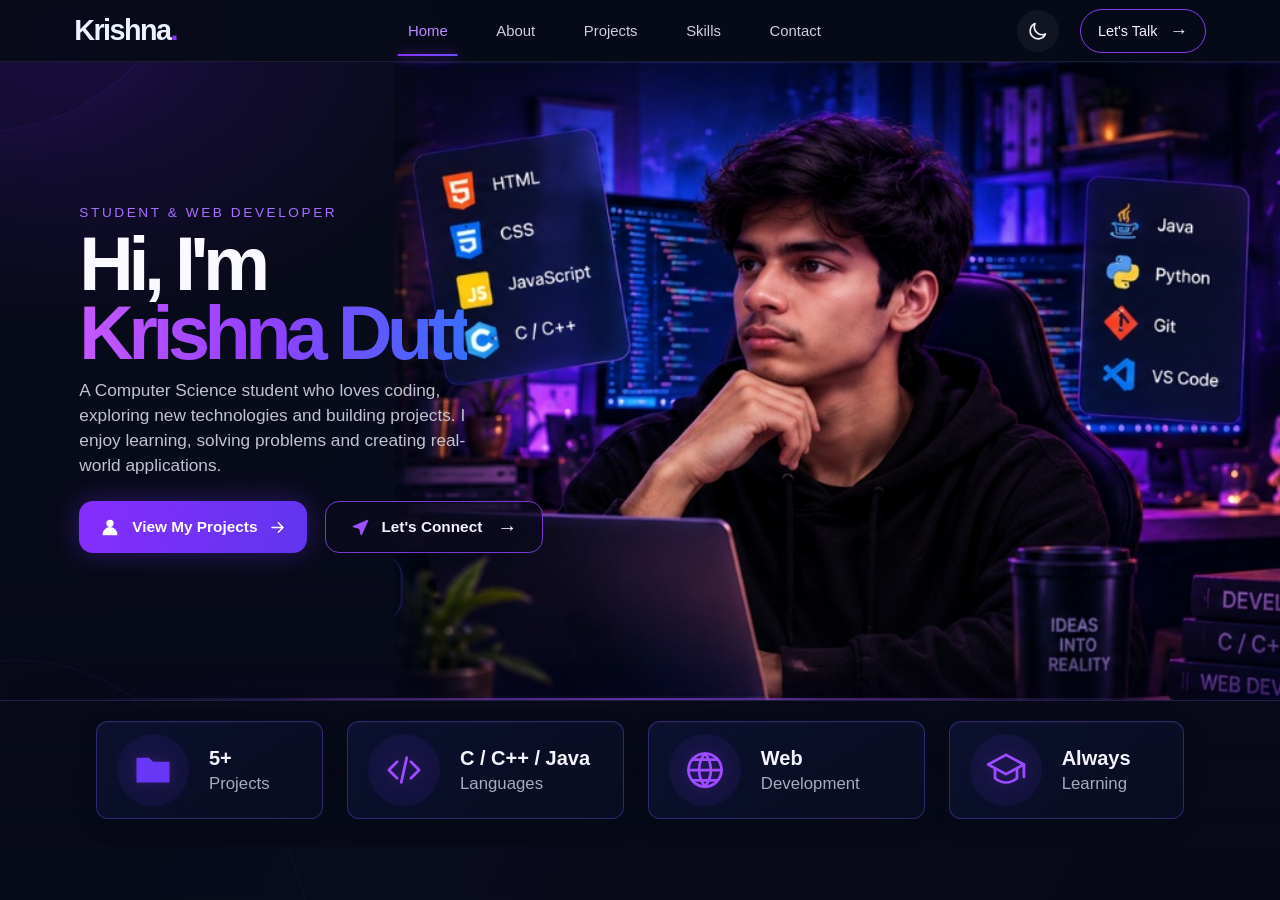
==== commit 3a6817ad: "Fix homepage active navigation state Co-authored-by: Copilot <223556219+Copilot@users.noreply.github" ====
--- a/index.html
+++ b/index.html
@@ -12,8 +12,8 @@
     <header class="navbar home-navbar">
         <a href="index.html" class="logo" aria-label="Krishna home">Krishna<span>.</span></a>
         <nav id="home-navigation" aria-label="Main navigation">
-            <a href="index.html">Home</a>
-            <a href="about.html" class="active" aria-current="page">About</a>
+            <a href="index.html" class="active" aria-current="page">Home</a>
+            <a href="about.html">About</a>
             <a href="projects.html">Projects</a>
             <a href="skills.html">Skills</a>
             <a href="contact.html">Contact</a>
@@ -36,7 +36,7 @@
     <main class="home-page reference-home">
         <section class="reference-hero" aria-labelledby="hero-title">
             <div class="hero-copy">
-                <p class="hero-eyebrow">ABOUT ME</p>
+                <p class="hero-eyebrow">STUDENT &amp; WEB DEVELOPER</p>
 
                 <h1 id="hero-title">
                     <span class="heading-line">Hi, I'm</span>
